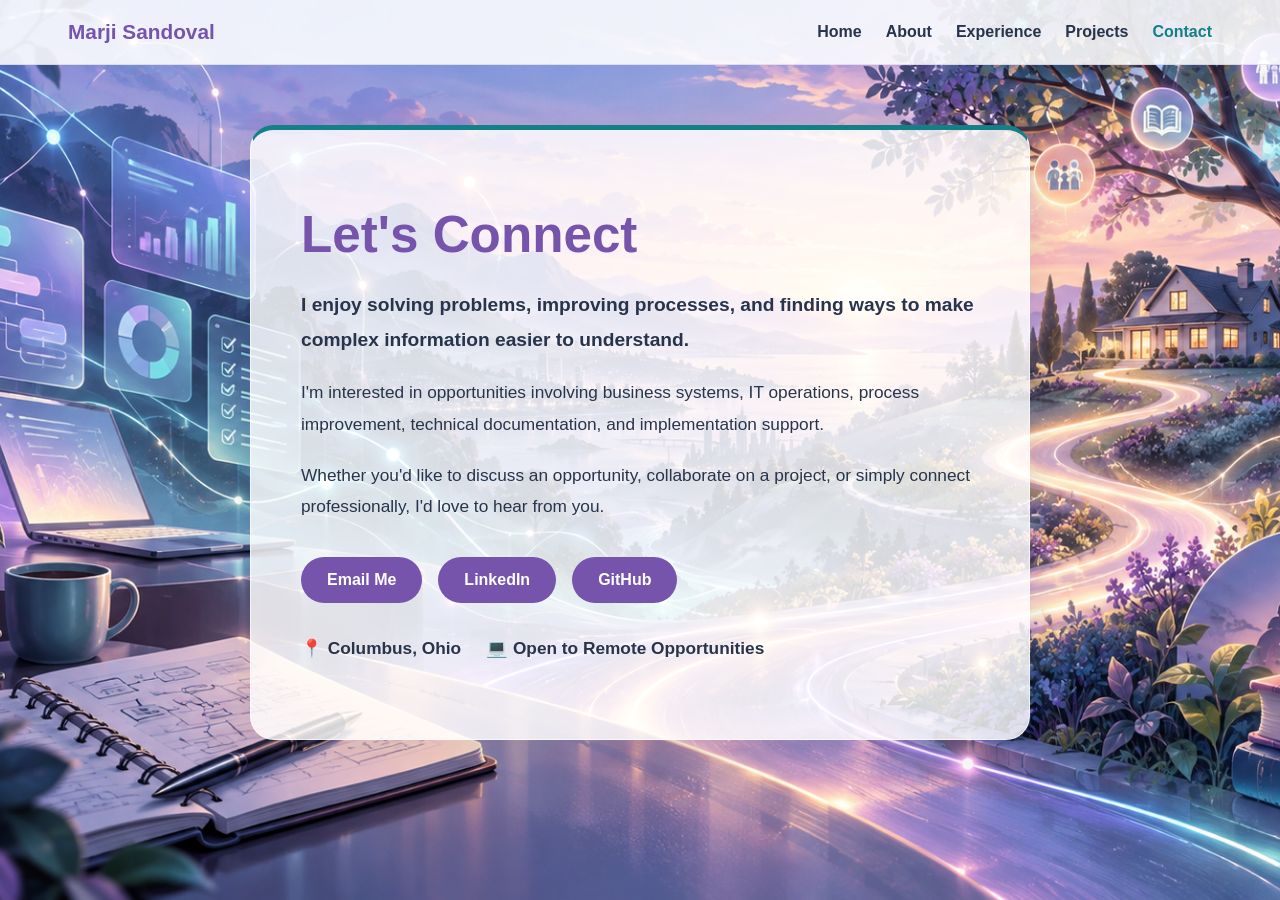
==== contact.html @ 6f7445a5 "Add Contact page and align site navigation" ====
<!DOCTYPE html>
<html lang="en">
<head>
    <meta charset="UTF-8">
    <meta name="viewport"
          content="width=device-width, initial-scale=1.0">

    <title>Contact | Marji Sandoval</title>

    <link rel="stylesheet" href="css/style.css">
</head>

<body>


    <header class="site-header">
        <nav class="navigation" aria-label="Main navigation">
            <a class="site-logo" href="index.html">Marji Sandoval</a>

            <div class="nav-links">
                <a href="index.html">Home</a>
                <a href="about.html">About</a>
                <a href="experience.html">Experience</a>
                <a href="projects.html">Projects</a>
                <a class="active" href="contact.html"
                   aria-current="page">Contact</a>
            </div>
        </nav>
    </header>


    <main class="contact-page">

        <section class="contact-panel">

            <h1>Let's Connect</h1>

            <p class="contact-intro">
                I enjoy solving problems, improving processes,
                and finding ways to make complex information
                easier to understand.
            </p>

            <p>
                I'm interested in opportunities involving
                business systems, IT operations, process
                improvement, technical documentation,
                and implementation support.
            </p>

            <p>
                Whether you'd like to discuss an opportunity,
                collaborate on a project, or simply connect
                professionally, I'd love to hear from you.
            </p>

            <div class="contact-links">

                <a class="contact-link"
                   href="mailto:marji.sandoval@gmail.com">
                    Email Me
                </a>

                <a class="contact-link"
                   href="https://www.linkedin.com/in/marjorie-sandoval/"
                   target="_blank"
                   rel="noopener noreferrer">
                    LinkedIn
                </a>

                <a class="contact-link"
                   href="https://github.com/CodeHowler"
                   target="_blank"
                   rel="noopener noreferrer">
                    GitHub
                </a>


            </div>
            <p class="contact-location">
                <span>📍 Columbus, Ohio</span>
                <span>💻 Open to Remote Opportunities</span>
            </p>
        </section>

    </main>

</body>
</html>
---- css/style.css ----
:root {
    --purple: #7654ac;
    --teal: #137f87;
    --blue: #386da5;
    --ink: #28344b;
    --light: #f9faff;
}

* {
    box-sizing: border-box;
}

body {
    margin: 0;
    min-height: 100vh;
    font-family: "Segoe UI", Arial, sans-serif;
    color: var(--ink);
    background-color: var(--light);
    background-image: url("../images/background.png");
    background-position: center center;
    background-size: cover;
    background-repeat: no-repeat;
    background-attachment: fixed;
}

.site-header {
    background: rgba(255, 255, 255, 0.88);
    border-bottom: 1px solid rgba(118, 84, 172, 0.15);
}

.navigation {
    max-width: 1200px;
    margin: auto;
    padding: 20px 28px;
    display: flex;
    align-items: center;
    justify-content: space-between;
    gap: 20px;
    flex-wrap: wrap;
}

.site-logo {
    font-size: 1.3rem;
    font-weight: 700;
    color: var(--purple);
    text-decoration: none;
}

.nav-links {
    display: flex;
    gap: 24px;
    flex-wrap: wrap;
}

    .nav-links a {
        color: var(--ink);
        font-weight: 600;
        text-decoration: none;
    }

        .nav-links a:hover,
        .nav-links a.active {
            color: var(--teal);
        }

.hero {
    max-width: 1200px;
    margin: auto;
    min-height: 75vh;
    padding: 100px 28px;
    display: flex;
    align-items: center;
}

.hero-content {
    max-width: 680px;
    padding: 36px;
    border-radius: 20px;
    background: rgba(255, 255, 255, 0.55);
    box-shadow: 0 12px 40px rgba(56, 70, 110, 0.08);
}

.eyebrow {
    color: var(--teal);
    font-weight: 700;
    letter-spacing: 0.04em;
}

h1 {
    color: var(--purple);
    font-size: clamp(2.5rem, 4.2vw, 3.75rem);
    line-height: 1.1;
    margin: 22px 0;
}

.hero-description {
    font-size: 1.2rem;
    line-height: 1.7;
}

.hero-actions {
    display: flex;
    flex-wrap: wrap;
    gap: 15px;
    margin-top: 28px;
}

.button {
    display: inline-block;
    padding: 13px 22px;
    border-radius: 9px;
    font-weight: 700;
    text-decoration: none;
}

.button-primary {
    color: white;
    background: var(--purple);
}

.button-secondary {
    color: var(--teal);
    background: white;
    border: 2px solid var(--teal);
}

.button:hover {
    filter: brightness(0.94);
}

.site-footer {
    padding: 20px;
    text-align: center;
    background: rgba(255, 255, 255, 0.88);
    font-size: 0.9rem;
}

@media (max-width: 650px) {
    .navigation {
        justify-content: center;
    }

    .nav-links {
        justify-content: center;
        gap: 12px 20px;
    }

    .hero {
        padding: 50px 18px;
    }

    .hero-content {
        padding: 24px;
    }

    body {
        background-attachment: scroll;
    }
}

/* =========================
   ABOUT PAGE
   ========================= */

.about-page {
    max-width: 1150px;
    margin: 0 auto;
    padding: 55px 28px 85px;
}

.glass-panel {
    background: rgba(255, 255, 255, 0.75);
    border: 1px solid rgba(255, 255, 255, 0.45);
    border-radius: 20px;
    padding: 38px;
    margin-bottom: 28px;
    box-shadow: 0 12px 35px rgba(40, 52, 75, 0.08);
}

.about-intro {
    display: grid;
    grid-template-columns: 300px 1fr;
    align-items: center;
    gap: 45px;
}

.about-photo img {
    width: 100%;
    height: auto;
    display: block;
    border-radius: 18px;
    box-shadow: 0 8px 25px rgba(60, 70, 110, 0.15);
}

.about-title {
    font-size: clamp(2.4rem, 4vw, 3.5rem);
    margin: 16px 0 24px;
}

.about-page h2 {
    color: var(--purple);
    font-size: 1.9rem;
    margin-top: 0;
}

.about-page h3 {
    color: var(--teal);
}

.about-page p {
    font-size: 1.1rem;
    line-height: 1.8;
}

.strength-grid {
    display: grid;
    grid-template-columns: repeat(2, 1fr);
    gap: 18px;
    margin-top: 28px;
}

.strength-card {
    background: rgba(245, 246, 255, 0.78);
    border-left: 4px solid var(--teal);
    padding: 20px;
    border-radius: 12px;
}

    .strength-card h3 {
        margin-top: 0;
    }

    .strength-card p {
        margin-bottom: 0;
        font-size: 1rem;
    }

.about-closing {
    text-align: center;
}

    .about-closing p {
        max-width: 750px;
        margin: 0 auto 25px;
    }

@media (max-width: 750px) {
    .about-page {
        padding: 30px 16px;
    }

    .glass-panel {
        padding: 24px;
    }

    .about-intro {
        grid-template-columns: 1fr;
        gap: 24px;
    }

    .about-photo {
        max-width: 280px;
        margin: 0 auto;
    }

    .strength-grid {
        grid-template-columns: 1fr;
    }
}
/* Spacing between My Journey sections */
.about-section h3 {
    margin-top: 30px;
    margin-bottom: 12px;
}

.about-section h2 + h3 {
    margin-top: 12px;
}

/* =========================
   EXPERIENCE PAGE
   ========================= */

.experience-page {
    max-width: 1150px;
    margin: 0 auto;
    padding: 55px 28px 85px;
}

    .experience-page h2 {
        color: var(--purple);
        font-size: 1.9rem;
        margin-top: 0;
    }

.experience-title {
    font-size: clamp(2.3rem, 4vw, 3.5rem);
}

.experience-page p,
.experience-page li {
    font-size: 1.08rem;
    line-height: 1.8;
}

.timeline {
    position: relative;
    margin: 30px 0 10px 12px;
    padding-left: 28px;
    border-left: 3px solid rgba(19, 127, 135, 0.5);
}

.timeline-item {
    position: relative;
    padding: 0 0 35px;
}

    .timeline-item:last-child {
        padding-bottom: 0;
    }

    .timeline-item::before {
        content: "";
        position: absolute;
        left: -38px;
        top: 8px;
        width: 15px;
        height: 15px;
        border-radius: 50%;
        background: var(--purple);
        border: 3px solid white;
        box-shadow: 0 0 0 2px var(--purple);
    }

.experience-date {
    color: var(--teal);
    font-weight: 700;
    margin-bottom: 6px;
}

.timeline-item h3 {
    color: var(--purple);
    font-size: 1.45rem;
    margin: 0 0 4px;
}

.experience-company {
    font-weight: 600;
    margin: 0 0 15px;
}

.timeline-item ul {
    padding-left: 22px;
}

.timeline-item li {
    margin-bottom: 10px;
}

.experience-note {
    font-size: 0.9rem !important;
    color: #4c5870;
    border-top: 1px solid rgba(118, 84, 172, 0.2);
    padding-top: 15px;
}

.credential-grid {
    display: grid;
    grid-template-columns: repeat(2, 1fr);
    gap: 18px;
}

.credential-card {
    background: rgba(245, 246, 255, 0.82);
    border-left: 4px solid var(--teal);
    border-radius: 12px;
    padding: 20px;
}

    .credential-card h3 {
        color: var(--teal);
        margin-top: 0;
    }

    .credential-card p {
        margin-bottom: 0;
    }

.experience-closing {
    text-align: center;
}

    .experience-closing p {
        max-width: 750px;
        margin: 0 auto 25px;
    }

@media (max-width: 750px) {
    .experience-page {
        padding: 30px 16px;
    }

    .credential-grid {
        grid-template-columns: 1fr;
    }
}

/* Education section headings */
.credential-heading {
    color: var(--purple);
    font-size: 1.4rem;
    margin: 34px 0 18px;
}

.experience-page .credential-heading:first-of-type {
    margin-top: 12px;
}

.credential-grid {
    margin-bottom: 12px;
}


/* Expandable career timeline */

/*.career-details summary {
    cursor: pointer;
    list-style: none;
    padding: 8px 35px 12px 0;
    position: relative;
}

    .career-details summary::-webkit-details-marker {
        display: none;
    }

    .career-details summary::after {
        content: "+";
        position: absolute;
        right: 5px;
        top: 14px;
        font-size: 1.7rem;
        font-weight: bold;
        color: var(--teal);
    }

.career-details[open] summary::after {
    content: "−";
}

.career-details summary:hover .career-job-title {
    color: var(--teal);
}

.career-details summary:focus-visible {
    outline: 2px solid var(--teal);
    outline-offset: 4px;
    border-radius: 5px;
}

.career-details .experience-date {
    display: block;
    margin: 0 0 6px;
}

.career-job-title {
    display: block;
    color: var(--purple);
    font-size: 1.45rem;
    font-weight: 700;
    margin-bottom: 4px;
}

.career-company {
    display: block;
    color: var(--ink);
    font-weight: 600;
    margin-bottom: 8px;
}

.career-description {
    padding-top: 5px;
}*/

/* Expandable timeline - basic styling test */

.career-details summary {
    cursor: pointer;
}

.career-details .experience-date {
    display: block;
    color: var(--teal);
    font-weight: 700;
    margin-bottom: 6px;
}

.career-job-title {
    display: block;
    color: var(--purple);
    font-size: 1.45rem;
    font-weight: 700;
    margin-bottom: 4px;
}

.career-company {
    display: block;
    color: var(--ink);
    font-weight: 600;
    margin-bottom: 8px;
}

/* Expand and collapse indicators */

.career-details summary {
    position: relative;
    padding-right: 35px;
}

    .career-details summary::after {
        content: "+";
        position: absolute;
        right: 5px;
        top: 12px;
        font-size: 1.7rem;
        font-weight: bold;
        color: var(--teal);
    }

.career-details[open] summary::after {
    content: "−";
}
/* Hide the browser's default expand/collapse arrow */
.career-details summary {
    list-style: none;
}

    .career-details summary::-webkit-details-marker {
        display: none;
    }

/* =========================
   PROJECTS PAGE
   ========================= */

.projects-page {
    max-width: 1150px;
    margin: 0 auto;
    padding: 55px 28px 85px;
}

.projects-title {
    font-size: clamp(2.3rem, 4vw, 3.5rem);
}

.projects-intro p,
.projects-closing p {
    font-size: 1.1rem;
    line-height: 1.8;
}

.projects-grid {
    display: grid;
    grid-template-columns: repeat(2, minmax(0, 1fr));
    gap: 24px;
    align-items: start;
    margin-bottom: 28px;
}

.project-card {
    background: rgba(255, 255, 255, 0.82);
    border: 1px solid rgba(255, 255, 255, 0.6);
    border-top: 5px solid var(--teal);
    border-radius: 20px;
    padding: 30px;
    box-shadow: 0 12px 35px rgba(40, 52, 75, 0.09);
}

.project-top {
    display: flex;
    flex-wrap: wrap;
    justify-content: space-between;
    align-items: center;
    gap: 10px;
}

.project-category {
    color: var(--teal);
    font-size: 0.84rem;
    font-weight: 700;
}

.project-status {
    background: #ede6fa;
    color: #65469c;
    border-radius: 30px;
    padding: 6px 12px;
    font-size: 0.78rem;
    font-weight: 700;
}

.project-symbol {
    display: grid;
    place-items: center;
    width: 58px;
    height: 58px;
    margin-top: 25px;
    border-radius: 16px;
    background: #ebe4fb;
    color: var(--purple);
    font-size: 1.8rem;
    font-weight: 700;
}

.project-card h2 {
    color: var(--purple);
    font-size: 1.8rem;
    margin: 18px 0 12px;
}

.project-card p {
    line-height: 1.7;
    font-size: 1.04rem;
}

.project-skills {
    color: var(--teal);
    font-size: 0.92rem !important;
    font-weight: 600;
}

.project-details {
    border-top: 1px solid rgba(118, 84, 172, 0.2);
    margin-top: 22px;
    padding-top: 15px;
}

    .project-details summary {
        color: var(--purple);
        cursor: pointer;
        font-weight: 700;
        padding: 8px 0;
    }

        .project-details summary:focus-visible {
            outline: 2px solid var(--teal);
            outline-offset: 4px;
        }

    .project-details h3 {
        color: var(--teal);
        font-size: 1.1rem;
        margin: 22px 0 8px;
    }

    .project-details p {
        margin-top: 0;
    }

.projects-closing {
    text-align: center;
}

    .projects-closing h2 {
        color: var(--purple);
    }

@media (max-width: 750px) {
    .projects-page {
        padding: 30px 16px;
    }

    .projects-grid {
        grid-template-columns: 1fr;
    }

    .project-card {
        padding: 24px;
    }
}

.project-image {
    display: block;
    width: 100%;
    max-width: 260px;
    height: auto;
    margin: 1rem auto 1.5rem;
    border-radius: 18px;
}
.truckerpay-image {
    max-width: 400px;
}

.hero-academy-image {
    max-width: 400px;
}

.family-history-image {
    max-width: 400px;
}

/* CONTACT PAGE */

.contact-page {
    min-height: 75vh;
    display: flex;
    justify-content: center;
    align-items: center;
    padding: 60px 24px;
}

.contact-panel {
    width: 100%;
    max-width: 780px;
    padding: 55px 50px;
    background: rgba(255, 255, 255, 0.82);
    border: 1px solid rgba(255, 255, 255, 0.65);
    border-top: 5px solid var(--teal);
    border-radius: 24px;
    box-shadow: 0 12px 35px rgba(25, 35, 70, 0.12);
}

    .contact-panel h1 {
        color: var(--purple);
        font-size: clamp(2.4rem, 4vw, 3.5rem);
        margin-bottom: 25px;
    }

    .contact-panel p {
        color: var(--ink);
        font-size: 1.08rem;
        line-height: 1.8;
        margin-bottom: 20px;
    }

    .contact-panel .contact-intro {
        font-size: 1.2rem;
        font-weight: 600;
    }

.contact-links {
    display: flex;
    flex-wrap: wrap;
    gap: 16px;
    margin-top: 35px;
}

.contact-link {
    display: inline-block;
    padding: 14px 26px;
    background: var(--purple);
    color: white;
    text-decoration: none;
    font-weight: 700;
    border-radius: 30px;
    transition: transform 0.2s, background 0.2s;
}

    .contact-link:hover {
        background: var(--teal);
        color: white;
        transform: translateY(-3px);
    }

@media (max-width: 600px) {
    .contact-panel {
        padding: 35px 25px;
    }

    .contact-links {
        flex-direction: column;
    }

    .contact-link {
        text-align: center;
    }
}

.contact-location {
    display: flex;
    flex-wrap: wrap;
    gap: 12px 25px;
    margin-top: 30px;
    color: var(--teal);
    font-size: 0.95rem;
    font-weight: 600;
}
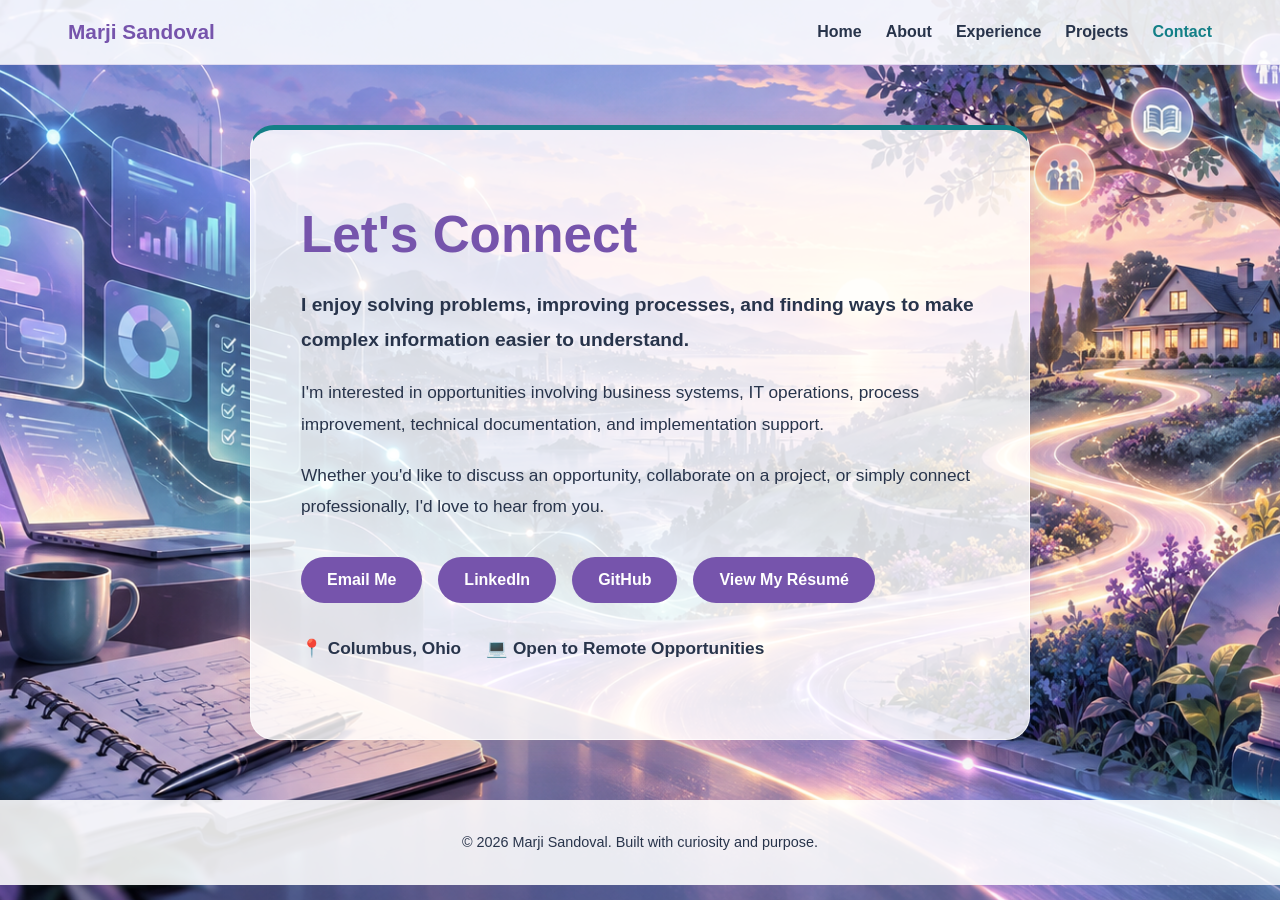
==== commit 242c1101: "Add resume and finalize portfolio contact page" ====
--- a/contact.html
+++ b/contact.html
@@ -77,14 +77,29 @@
                 </a>
 
 
+
+                <a class="contact-link"
+                   href="documents/Marji_Sandoval_Resume.pdf"
+                   target="_blank"
+                   rel="noopener noreferrer">
+                    View My Résumé
+                </a>
+
             </div>
+
             <p class="contact-location">
                 <span>📍 Columbus, Ohio</span>
                 <span>💻 Open to Remote Opportunities</span>
             </p>
+
         </section>
 
     </main>
 
+    <footer class="site-footer">
+        <p>&copy; 2026 Marji Sandoval. Built with curiosity and purpose.</p>
+    </footer>
+
 </body>
 </html>
+
